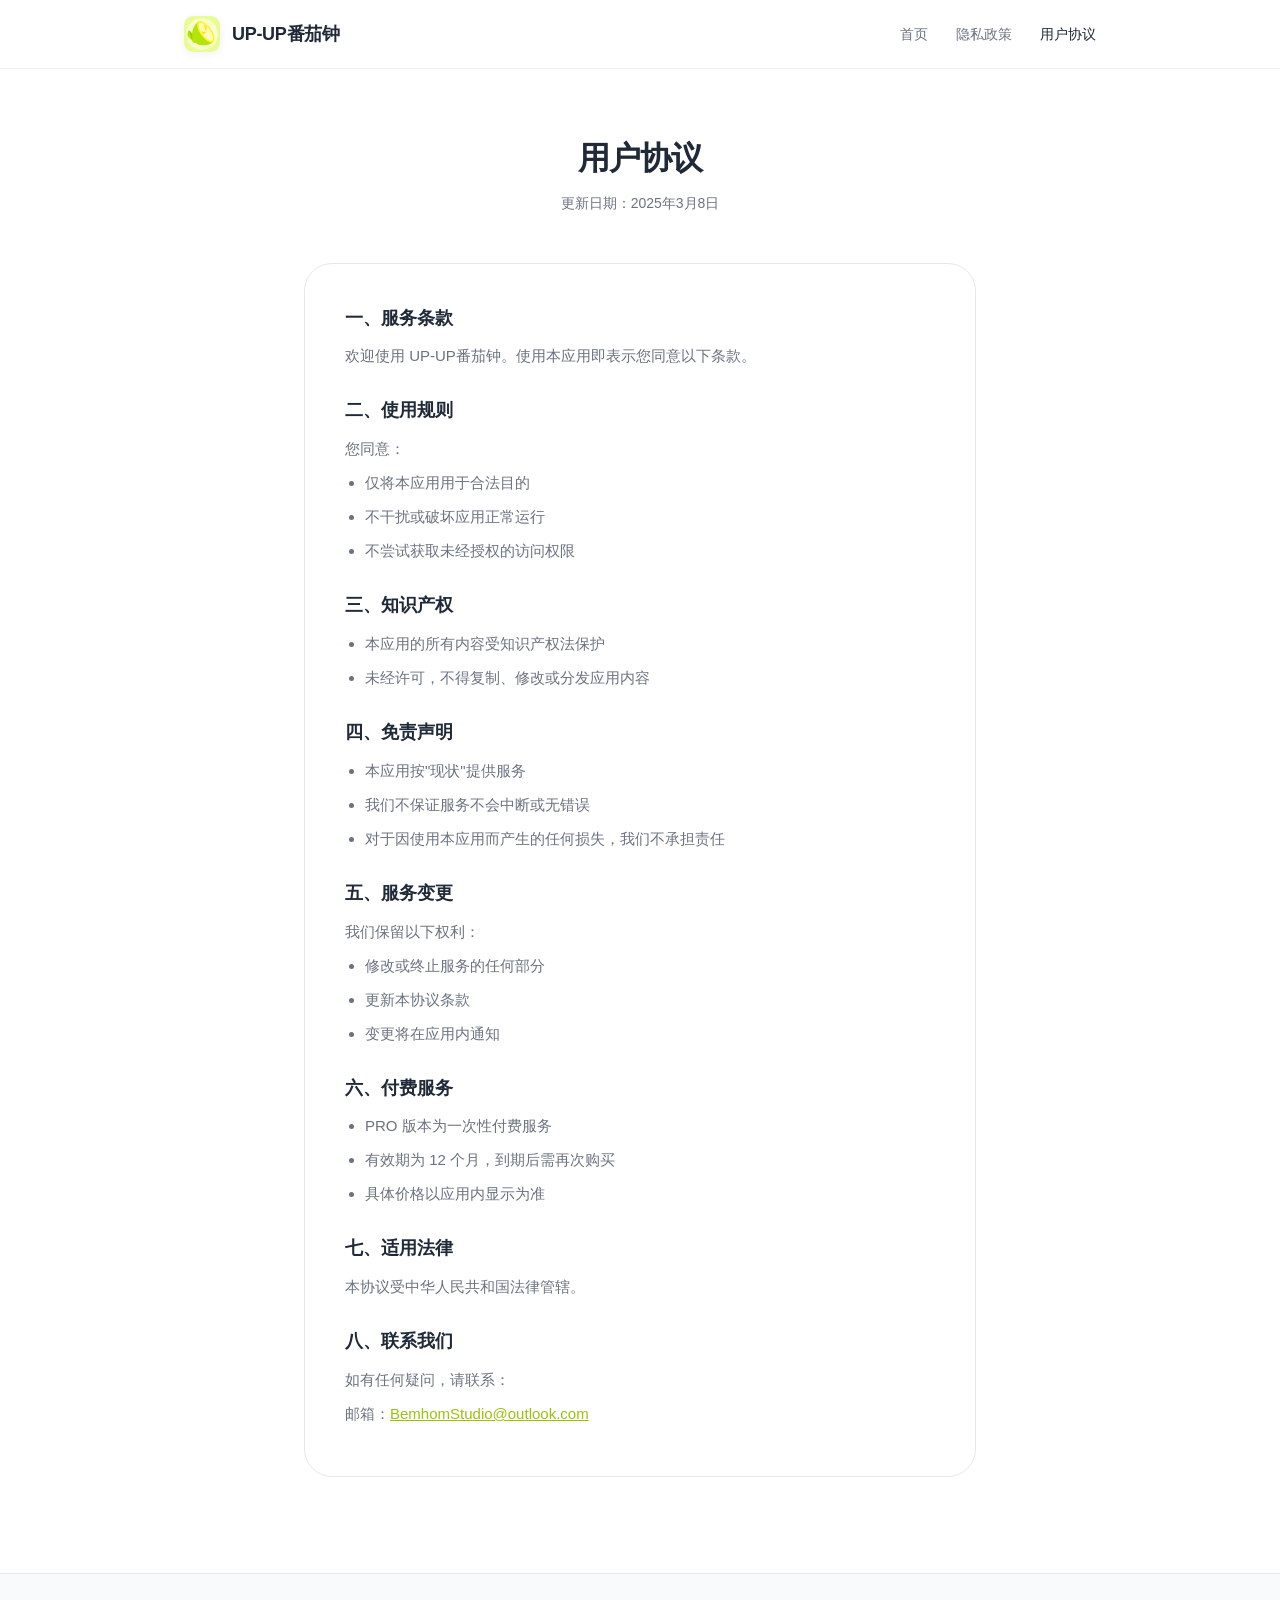
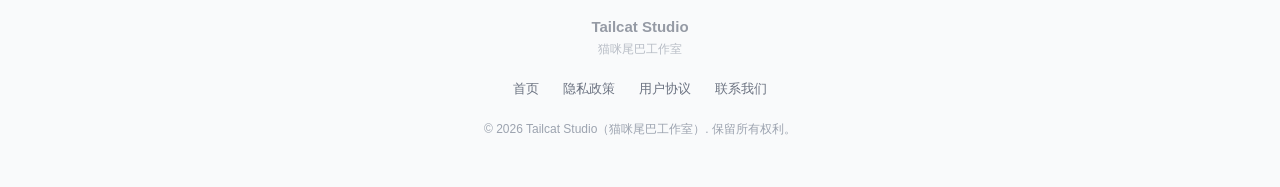
==== terms.html @ 03554e22 "Add files via upload Add网站文件" ====
<!DOCTYPE html>
<html lang="zh-CN">
<head>
  <meta charset="UTF-8">
  <meta name="viewport" content="width=device-width, initial-scale=1.0">
  <meta name="description" content="UP-UP番茄钟用户协议">
  <title>用户协议 - UP-UP番茄钟</title>
  <link rel="stylesheet" href="css/style.css">
  <link rel="icon" href="UP-UPlogo.png" type="image/png">
</head>
<body>
  <header class="header">
    <div class="container header-inner">
      <a href="index.html" class="brand">
        <img src="UP-UPlogo.png" alt="UP-UP番茄钟 Logo">
        <span>UP-UP番茄钟</span>
      </a>
      <nav class="nav">
        <a href="index.html">首页</a>
        <a href="privacy.html">隐私政策</a>
        <a href="terms.html" class="active">用户协议</a>
      </nav>
    </div>
  </header>

  <main class="legal-page">
    <div class="container">
      <div class="legal-header">
        <h1>用户协议</h1>
        <p>更新日期：2025年3月8日</p>
      </div>
      <article class="legal-content">
        <h2>一、服务条款</h2>
        <p>欢迎使用 UP-UP番茄钟。使用本应用即表示您同意以下条款。</p>

        <h2>二、使用规则</h2>
        <p>您同意：</p>
        <ul>
          <li>仅将本应用用于合法目的</li>
          <li>不干扰或破坏应用正常运行</li>
          <li>不尝试获取未经授权的访问权限</li>
        </ul>

        <h2>三、知识产权</h2>
        <ul>
          <li>本应用的所有内容受知识产权法保护</li>
          <li>未经许可，不得复制、修改或分发应用内容</li>
        </ul>

        <h2>四、免责声明</h2>
        <ul>
          <li>本应用按"现状"提供服务</li>
          <li>我们不保证服务不会中断或无错误</li>
          <li>对于因使用本应用而产生的任何损失，我们不承担责任</li>
        </ul>

        <h2>五、服务变更</h2>
        <p>我们保留以下权利：</p>
        <ul>
          <li>修改或终止服务的任何部分</li>
          <li>更新本协议条款</li>
          <li>变更将在应用内通知</li>
        </ul>

        <h2>六、付费服务</h2>
        <ul>
          <li>PRO 版本为一次性付费服务</li>
          <li>有效期为 12 个月，到期后需再次购买</li>
          <li>具体价格以应用内显示为准</li>
        </ul>

        <h2>七、适用法律</h2>
        <p>本协议受中华人民共和国法律管辖。</p>

        <h2>八、联系我们</h2>
        <p>如有任何疑问，请联系：</p>
        <p>邮箱：<a href="mailto:BemhomStudio@outlook.com">BemhomStudio@outlook.com</a></p>
      </article>
    </div>
  </main>

  <footer class="footer">
    <div class="container footer-inner">
      <a href="index.html" class="footer-brand" aria-label="Tailcat Studio">
        <div>
          <span>Tailcat Studio</span>
          <div class="sub">猫咪尾巴工作室</div>
        </div>
      </a>
      <nav class="footer-links">
        <a href="index.html">首页</a>
        <a href="privacy.html">隐私政策</a>
        <a href="terms.html">用户协议</a>
        <a href="mailto:BemhomStudio@outlook.com">联系我们</a>
      </nav>
      <p class="copyright">© 2026 Tailcat Studio（猫咪尾巴工作室）. 保留所有权利。</p>
    </div>
  </footer>
</body>
</html>
---- css/style.css ----
:root {
  --lemon: #B5E40B;
  --lemon-dark: #9BC20A;
  --lemon-light: #EDF7C5;
  --lemon-pale: #FAFDEA;
  --yellow-accent: #FDE047;
  --text: #1F2937;
  --text-secondary: #6B7280;
  --text-light: #9CA3AF;
  --bg: #FFFFFF;
  --bg-soft: #F9FAFB;
  --border: #E5E7EB;
  --radius: 20px;
  --radius-lg: 28px;
  --shadow-sm: 0 2px 8px rgba(31, 41, 55, 0.06);
  --shadow: 0 12px 40px rgba(31, 41, 55, 0.08);
  --shadow-lemon: 0 16px 48px rgba(181, 228, 11, 0.22);
}

* {
  margin: 0;
  padding: 0;
  box-sizing: border-box;
}

html {
  scroll-behavior: smooth;
}

body {
  font-family: -apple-system, BlinkMacSystemFont, "SF Pro Text", "Segoe UI", Roboto, "Helvetica Neue", Arial, sans-serif;
  color: var(--text);
  background: var(--bg);
  line-height: 1.6;
  -webkit-font-smoothing: antialiased;
}

a {
  color: inherit;
  text-decoration: none;
}

img {
  max-width: 100%;
  display: block;
}

.container {
  width: 100%;
  max-width: 960px;
  margin: 0 auto;
  padding: 0 24px;
}

/* Header */
.header {
  position: sticky;
  top: 0;
  z-index: 100;
  background: rgba(255, 255, 255, 0.82);
  backdrop-filter: saturate(180%) blur(18px);
  -webkit-backdrop-filter: saturate(180%) blur(18px);
  border-bottom: 1px solid rgba(229, 231, 235, 0.6);
}

.header-inner {
  display: flex;
  align-items: center;
  justify-content: space-between;
  height: 68px;
}

.brand {
  display: flex;
  align-items: center;
  gap: 12px;
  font-weight: 700;
  font-size: 18px;
  letter-spacing: -0.3px;
  transition: color 0.2s;
}

.brand:hover {
  color: var(--lemon);
}

.brand img {
  width: 36px;
  height: 36px;
  border-radius: 9px;
  box-shadow: var(--shadow-sm);
}

.nav {
  display: flex;
  gap: 28px;
}

.nav a {
  font-size: 14px;
  font-weight: 500;
  color: var(--text-secondary);
  transition: color 0.2s;
}

.nav a:hover {
  color: var(--lemon);
}

.nav a.active {
  color: var(--text);
}

/* Hero */
.hero {
  padding: 88px 0 72px;
  text-align: center;
  background: linear-gradient(180deg, var(--lemon-pale) 0%, var(--bg) 100%);
}

.hero-logo {
  width: 140px;
  height: 140px;
  margin: 0 auto 28px;
  border-radius: 32px;
  box-shadow: var(--shadow-lemon);
}

.hero h1 {
  font-size: clamp(36px, 7vw, 56px);
  font-weight: 800;
  letter-spacing: -1.5px;
  line-height: 1.1;
  margin-bottom: 16px;
  color: var(--lemon);
}

.tagline {
  font-size: 19px;
  color: var(--text-secondary);
  max-width: 560px;
  margin: 0 auto 36px;
  font-weight: 500;
  line-height: 1.5;
}

@media (min-width: 960px) {
  .tagline {
    white-space: nowrap;
    max-width: none;
  }
}

.app-store-btn {
  display: inline-flex;
  align-items: center;
  gap: 10px;
  background: #007AFF;
  color: #fff;
  padding: 16px 28px;
  border-radius: 100px;
  font-size: 15px;
  font-weight: 600;
  transition: transform 0.2s, box-shadow 0.2s;
  box-shadow: var(--shadow);
}

.app-store-btn:hover {
  transform: translateY(-2px);
  box-shadow: 0 18px 48px rgba(0, 122, 255, 0.28);
}

.app-store-btn svg {
  width: 22px;
  height: 22px;
  fill: currentColor;
}

/* Sections */
.section {
  padding: 80px 0;
}

.section-title {
  text-align: center;
  font-size: 28px;
  font-weight: 700;
  letter-spacing: -0.6px;
  margin-bottom: 12px;
}

.section-subtitle {
  text-align: center;
  color: var(--text-secondary);
  font-size: 16px;
  max-width: 520px;
  margin: 0 auto 48px;
}

/* Features */
.features {
  background: var(--bg-soft);
}

.feature-grid {
  display: grid;
  grid-template-columns: repeat(auto-fit, minmax(260px, 1fr));
  gap: 24px;
}

.feature-card {
  background: var(--bg);
  border-radius: var(--radius-lg);
  padding: 32px;
  box-shadow: var(--shadow-sm);
  border: 1px solid var(--border);
  transition: transform 0.25s, box-shadow 0.25s;
}

.feature-card:hover {
  transform: translateY(-4px);
  box-shadow: var(--shadow);
}

.feature-icon {
  width: 52px;
  height: 52px;
  border-radius: 16px;
  background: var(--lemon-pale);
  display: flex;
  align-items: center;
  justify-content: center;
  margin-bottom: 20px;
  color: var(--lemon-dark);
}

.feature-icon svg {
  width: 26px;
  height: 26px;
  stroke-width: 2;
}

.feature-card h3 {
  font-size: 18px;
  font-weight: 700;
  margin-bottom: 10px;
}

.feature-card p {
  font-size: 15px;
  color: var(--text-secondary);
  line-height: 1.6;
}

/* Highlights */
.highlight-list {
  display: flex;
  flex-direction: column;
  gap: 20px;
  max-width: 680px;
  margin: 0 auto;
}

.highlight-item {
  display: flex;
  align-items: flex-start;
  gap: 16px;
  padding: 24px;
  border-radius: var(--radius);
  background: var(--bg);
  border: 1px solid var(--border);
}

.highlight-number {
  flex-shrink: 0;
  width: 36px;
  height: 36px;
  border-radius: 50%;
  background: var(--lemon);
  color: var(--text);
  display: flex;
  align-items: center;
  justify-content: center;
  font-weight: 800;
  font-size: 14px;
}

.highlight-item h4 {
  font-size: 16px;
  font-weight: 700;
  margin-bottom: 4px;
}

.highlight-item p {
  font-size: 15px;
  color: var(--text-secondary);
}

/* Contact */
.contact {
  background: var(--lemon-pale);
  text-align: center;
}

.contact-box {
  background: var(--bg);
  border-radius: var(--radius-lg);
  padding: 48px 32px;
  box-shadow: var(--shadow);
  max-width: 560px;
  margin: 0 auto;
}

.contact-box h2 {
  font-size: 24px;
  font-weight: 700;
  margin-bottom: 12px;
}

.contact-box p {
  color: var(--text-secondary);
  margin-bottom: 20px;
}

.email-link {
  display: inline-flex;
  align-items: center;
  gap: 8px;
  color: var(--lemon-dark);
  font-weight: 700;
  font-size: 16px;
  padding: 10px 18px;
  border-radius: 100px;
  background: var(--lemon-pale);
  transition: background 0.2s;
}

.email-link:hover {
  background: var(--lemon-light);
}

/* Legal pages */
.legal-page {
  padding: 64px 0 96px;
}

.legal-page .container {
  max-width: 720px;
}

.legal-header {
  text-align: center;
  margin-bottom: 48px;
}

.legal-header h1 {
  font-size: 32px;
  font-weight: 800;
  letter-spacing: -0.8px;
  margin-bottom: 8px;
}

.legal-header p {
  color: var(--text-secondary);
  font-size: 14px;
}

.legal-content {
  background: var(--bg);
  border-radius: var(--radius-lg);
  padding: 40px;
  border: 1px solid var(--border);
}

.legal-content h2 {
  font-size: 18px;
  font-weight: 700;
  margin: 28px 0 12px;
}

.legal-content h2:first-child {
  margin-top: 0;
}

.legal-content p,
.legal-content li {
  font-size: 15px;
  color: var(--text-secondary);
  margin-bottom: 10px;
}

.legal-content ul {
  padding-left: 20px;
  margin-bottom: 16px;
}

.legal-content a {
  color: var(--lemon-dark);
  text-decoration: underline;
}

/* Footer */
.footer {
  background: var(--bg-soft);
  border-top: 1px solid var(--border);
  padding: 40px 0 48px;
}

.footer-inner {
  display: flex;
  flex-direction: column;
  align-items: center;
  gap: 20px;
  text-align: center;
}

.footer-brand {
  display: flex;
  align-items: center;
  gap: 10px;
  opacity: 0.7;
  transition: opacity 0.2s;
}

.footer-brand:hover {
  opacity: 1;
}

.footer-brand img {
  width: 28px;
  height: 28px;
  border-radius: 7px;
}

.footer-brand span {
  font-size: 15px;
  font-weight: 600;
  color: var(--text-secondary);
}

.footer-brand .sub {
  font-size: 12px;
  color: var(--text-light);
  font-weight: 500;
}

.footer-links {
  display: flex;
  gap: 24px;
  flex-wrap: wrap;
  justify-content: center;
}

.footer-links a {
  font-size: 13px;
  color: var(--text-secondary);
  transition: color 0.2s;
}

.footer-links a:hover {
  color: var(--text);
}

.copyright {
  font-size: 12px;
  color: var(--text-light);
}

/* Responsive */
@media (max-width: 640px) {
  .header-inner {
    height: 60px;
  }

  .nav {
    gap: 18px;
  }

  .nav a {
    font-size: 13px;
  }

  .hero {
    padding: 64px 0 56px;
  }

  .hero-logo {
    width: 110px;
    height: 110px;
    border-radius: 26px;
  }

  .section {
    padding: 56px 0;
  }

  .feature-grid {
    grid-template-columns: 1fr;
  }

  .feature-card {
    padding: 24px;
  }

  .legal-content {
    padding: 24px;
  }
}
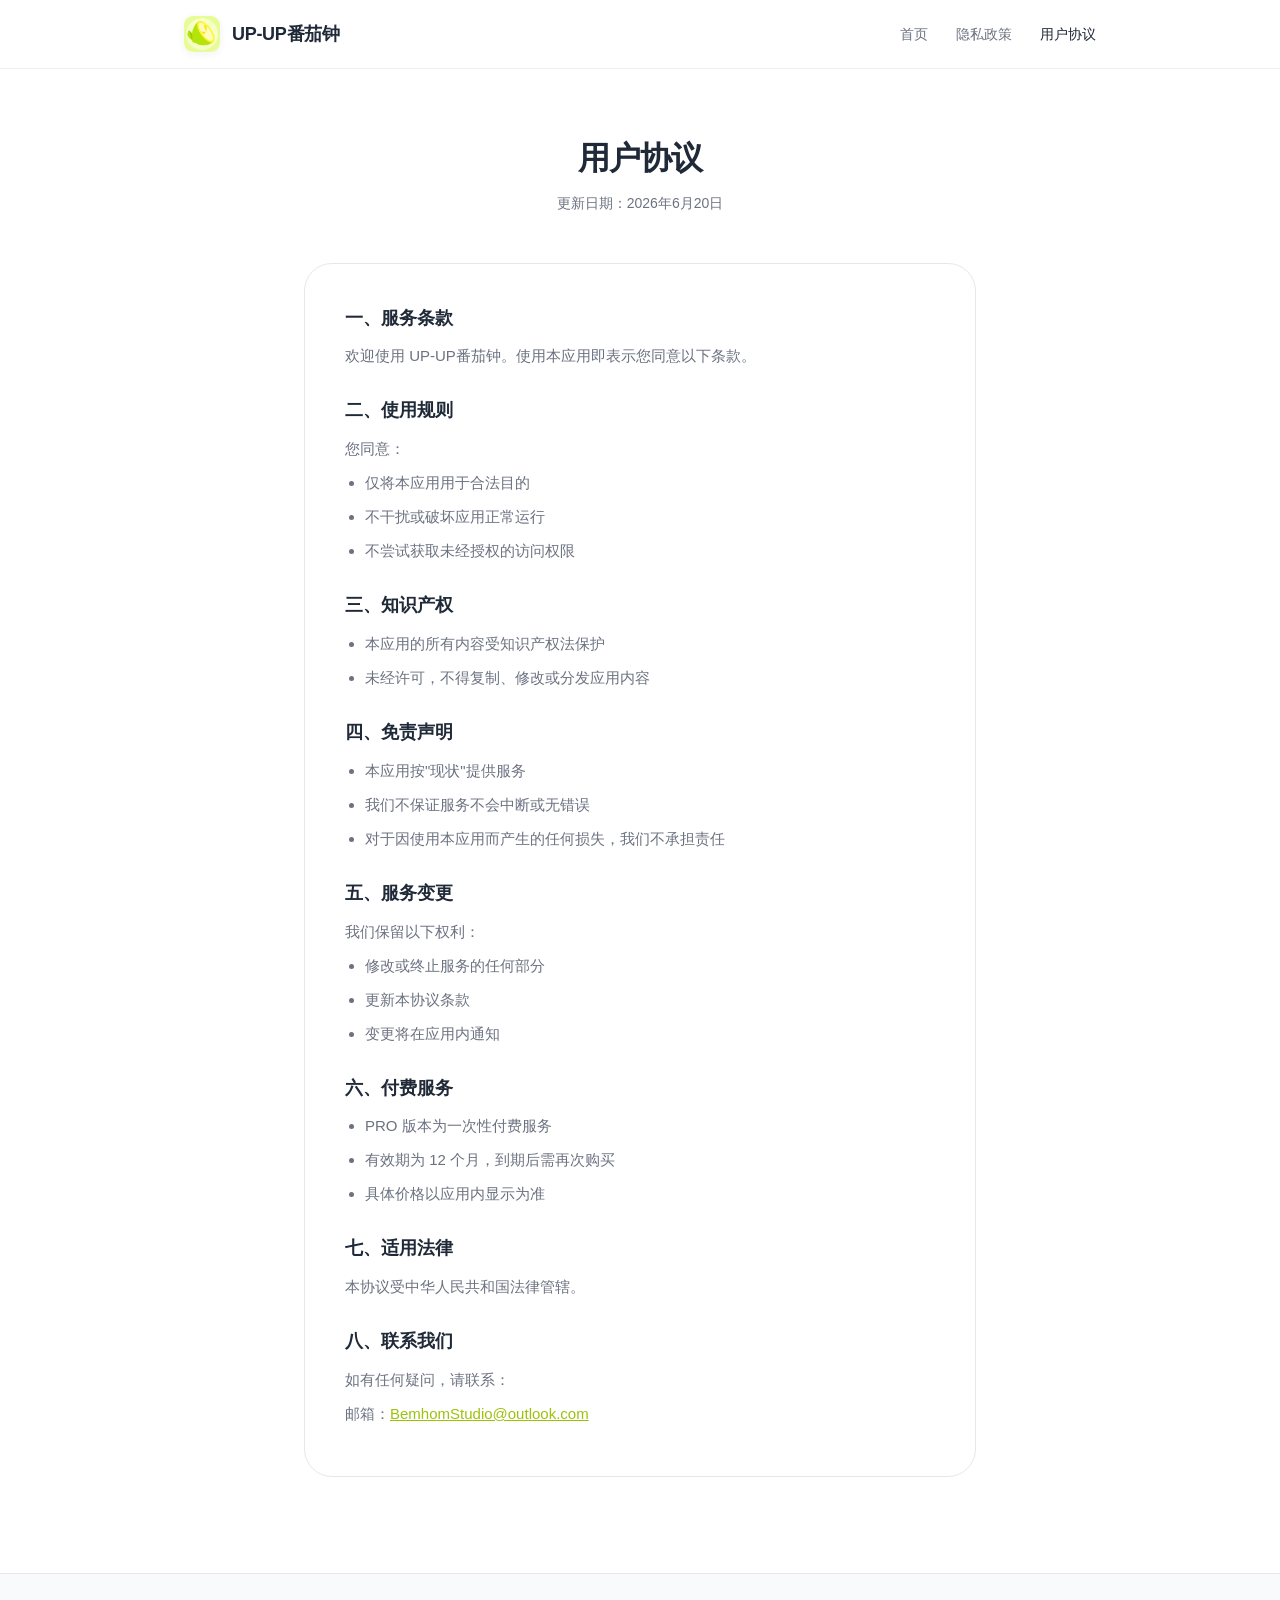
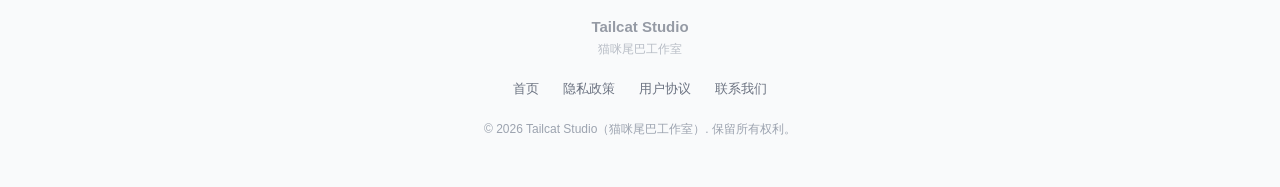
==== commit acbac699: "Update terms.html" ====
--- a/terms.html
+++ b/terms.html
@@ -27,7 +27,7 @@
     <div class="container">
       <div class="legal-header">
         <h1>用户协议</h1>
-        <p>更新日期：2025年3月8日</p>
+        <p>更新日期：2026年6月20日</p>
       </div>
       <article class="legal-content">
         <h2>一、服务条款</h2>
